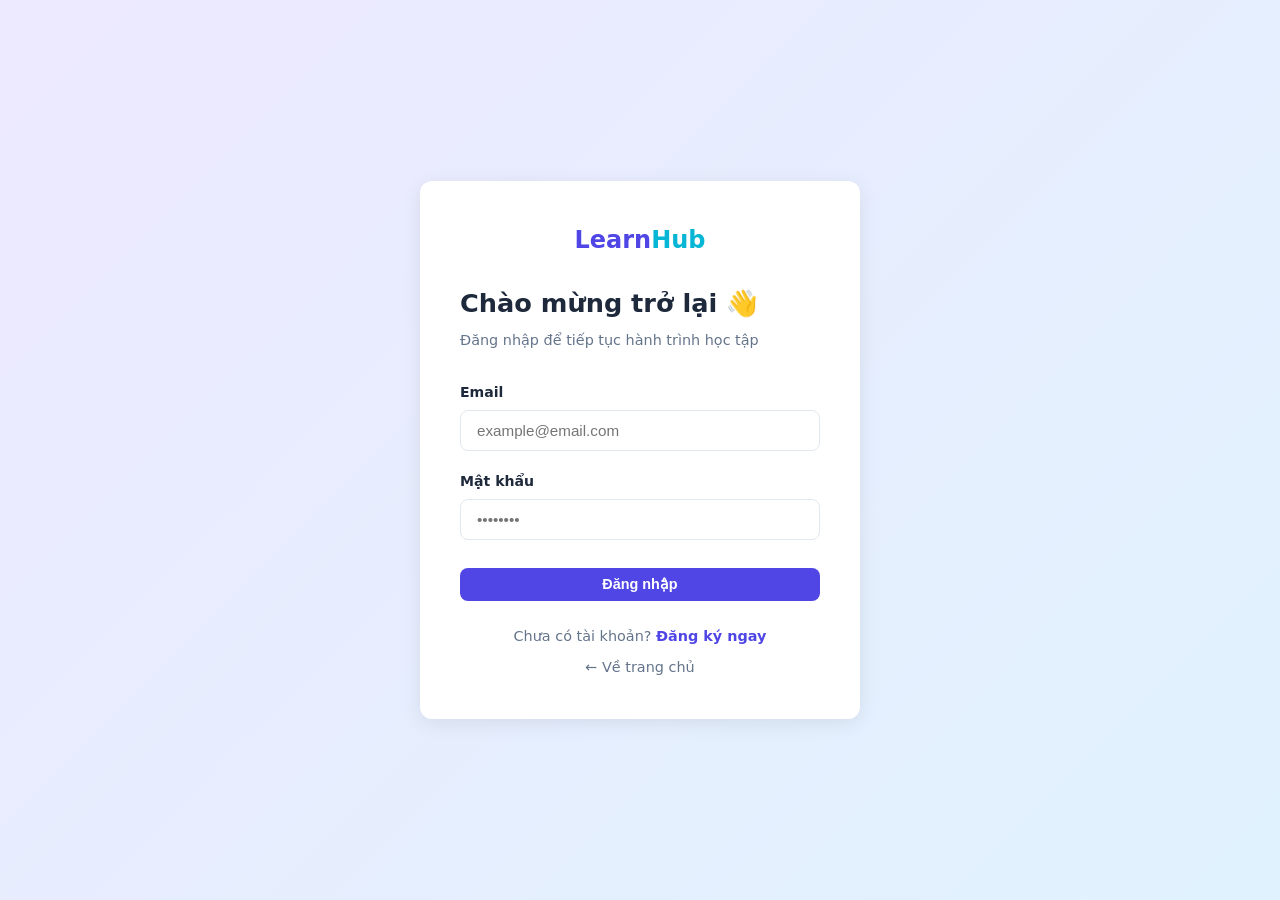
==== src/main/resources/static/admin.html @ a8462cac "second commit" ====
<!DOCTYPE html>
<html lang="vi">
<head>
    <meta charset="UTF-8">
    <meta name="viewport" content="width=device-width, initial-scale=1.0">
    <meta name="description" content="Trang quản trị LearnHub">
    <title>Admin Panel – LearnHub</title>
    <link rel="stylesheet" href="css/style.css">
</head>
<body>

<!-- Admin Navbar -->
<nav class="navbar">
    <a class="logo" href="index.html">Learn<span>Hub</span> <span style="font-size:0.75rem;background:#4f46e5;color:#fff;padding:2px 8px;border-radius:12px;margin-left:6px">Admin</span></a>
    <div class="nav-links">
        <span style="color:#64748b;font-size:0.9rem">👤 <span id="adminUsername"></span></span>
        <a href="index.html" class="btn btn-sm btn-outline hide-mobile">Xem site</a>
        <button class="btn btn-sm btn-danger" onclick="logout()">Đăng xuất</button>
    </div>
</nav>

<!-- Admin Layout -->
<div class="admin-layout">

    <!-- Sidebar -->
    <aside class="admin-sidebar">
        <div class="sidebar-logo">⚙️ Quản trị</div>
        <nav class="sidebar-nav">
            <a data-section="courses" onclick="showSection('courses')">📚 Khóa học</a>
            <a data-section="users" onclick="showSection('users')">👥 Người dùng</a>
            <a data-section="categories" onclick="showSection('categories')">📂 Danh mục</a>
        </nav>
    </aside>

    <!-- Main Content -->
    <main class="admin-main">

        <!-- COURSES SECTION -->
        <div id="section-courses" class="admin-section">
            <div class="admin-header">
                <h2>📚 Quản lý khóa học</h2>
                <button class="btn btn-primary" onclick="openCreateCourse()">➕ Thêm khóa học</button>
            </div>
            <div class="table-wrap">
                <table>
                    <thead>
                        <tr>
                            <th>ID</th>
                            <th>Tên khóa học</th>
                            <th>Danh mục</th>
                            <th>Giá</th>
                            <th>Trạng thái</th>
                            <th>Hành động</th>
                        </tr>
                    </thead>
                    <tbody id="coursesTable">
                        <tr><td colspan="6" style="text-align:center"><div class="spinner" style="margin:1rem auto"></div></td></tr>
                    </tbody>
                </table>
            </div>
        </div>

        <!-- USERS SECTION -->
        <div id="section-users" class="admin-section">
            <div class="admin-header">
                <h2>👥 Quản lý người dùng & phân quyền</h2>
                <button class="btn btn-primary" onclick="loadAdminUsers()">🔄 Làm mới</button>
            </div>
            <div class="table-wrap">
                <table>
                    <thead>
                        <tr>
                            <th>ID</th>
                            <th>Họ tên</th>
                            <th>Email</th>
                            <th>Nhóm</th>
                            <th>Hành động</th>
                        </tr>
                    </thead>
                    <tbody id="usersTable">
                        <tr><td colspan="5" style="text-align:center"><div class="spinner" style="margin:1rem auto"></div></td></tr>
                    </tbody>
                </table>
            </div>
        </div>

        <!-- CATEGORIES SECTION -->
        <div id="section-categories" class="admin-section">
            <div class="admin-header">
                <h2>📂 Danh mục khóa học</h2>
                <button class="btn btn-primary" onclick="loadAdminCategories()">🔄 Làm mới</button>
            </div>
            <div class="table-wrap">
                <table>
                    <thead>
                        <tr>
                            <th>ID</th>
                            <th>Tên danh mục</th>
                        </tr>
                    </thead>
                    <tbody id="categoriesTable">
                        <tr><td colspan="2" style="text-align:center"><div class="spinner" style="margin:1rem auto"></div></td></tr>
                    </tbody>
                </table>
            </div>
        </div>

    </main>
</div>

<!-- Modal -->
<div class="modal-overlay" id="modalOverlay">
    <div class="modal">
        <div class="modal-header">
            <h3 id="modalTitle">Modal</h3>
            <button class="modal-close" onclick="closeModal()">✕</button>
        </div>
        <div id="modalBody"></div>
    </div>
</div>

<script src="js/api.js"></script>
<script src="js/admin.js"></script>
</body>
</html>
---- src/main/resources/static/css/style.css ----
/* ============================================
   E-Learning Platform - Global Stylesheet
   ============================================ */

/* --- Reset & Base --- */
*, *::before, *::after { box-sizing: border-box; margin: 0; padding: 0; }

:root {
    --primary: #4f46e5;
    --primary-dark: #3730a3;
    --secondary: #06b6d4;
    --accent: #f59e0b;
    --bg: #f8fafc;
    --bg-card: #ffffff;
    --text: #1e293b;
    --text-muted: #64748b;
    --border: #e2e8f0;
    --danger: #ef4444;
    --success: #22c55e;
    --radius: 12px;
    --shadow: 0 4px 20px rgba(0,0,0,0.08);
    --shadow-hover: 0 8px 30px rgba(79,70,229,0.18);
    --nav-height: 64px;
}

body {
    font-family: 'Segoe UI', system-ui, -apple-system, sans-serif;
    background: var(--bg);
    color: var(--text);
    line-height: 1.6;
}

a { text-decoration: none; color: inherit; }
img { max-width: 100%; }
ul { list-style: none; }

/* --- Navbar --- */
.navbar {
    position: sticky; top: 0; z-index: 100;
    height: var(--nav-height);
    background: #fff;
    border-bottom: 1px solid var(--border);
    display: flex; align-items: center;
    padding: 0 2rem;
    gap: 2rem;
    box-shadow: 0 2px 10px rgba(0,0,0,0.06);
}

.navbar .logo {
    font-size: 1.4rem; font-weight: 800;
    color: var(--primary);
    letter-spacing: -0.5px;
}

.navbar .logo span { color: var(--secondary); }

.nav-links {
    display: flex; gap: 1.5rem; align-items: center;
    margin-left: auto;
}

.nav-links a {
    font-weight: 500; font-size: 0.95rem;
    color: var(--text-muted);
    transition: color 0.2s;
}
.nav-links a:hover { color: var(--primary); }

.nav-links .btn { color: #fff; }

/* --- Buttons --- */
.btn {
    display: inline-flex; align-items: center; gap: 0.4rem;
    padding: 0.55rem 1.3rem;
    border: none; border-radius: 8px;
    font-size: 0.9rem; font-weight: 600;
    cursor: pointer; transition: all 0.2s;
}
.btn-primary { background: var(--primary); color: #fff; }
.btn-primary:hover { background: var(--primary-dark); transform: translateY(-1px); box-shadow: var(--shadow-hover); }
.btn-secondary { background: var(--secondary); color: #fff; }
.btn-secondary:hover { opacity: 0.9; }
.btn-danger { background: var(--danger); color: #fff; }
.btn-danger:hover { opacity: 0.9; }
.btn-outline { background: transparent; border: 2px solid var(--primary); color: var(--primary); }
.btn-outline:hover { background: var(--primary); color: #fff; }
.btn-sm { padding: 0.35rem 0.8rem; font-size: 0.82rem; }
.btn-block { width: 100%; justify-content: center; }

/* --- Container --- */
.container { max-width: 1200px; margin: 0 auto; padding: 0 1.5rem; }

/* --- Hero Section --- */
.hero {
    background: linear-gradient(135deg, var(--primary) 0%, #7c3aed 100%);
    color: #fff; padding: 5rem 2rem;
    text-align: center;
}
.hero h1 { font-size: clamp(2rem, 5vw, 3.5rem); font-weight: 800; margin-bottom: 1rem; }
.hero p { font-size: 1.15rem; opacity: 0.88; max-width: 560px; margin: 0 auto 2rem; }
.hero-actions { display: flex; gap: 1rem; justify-content: center; flex-wrap: wrap; }

/* --- Section --- */
.section { padding: 4rem 0; }
.section-title {
    font-size: 1.7rem; font-weight: 700; margin-bottom: 0.5rem;
}
.section-subtitle { color: var(--text-muted); margin-bottom: 2.5rem; }

/* --- Course Grid --- */
.courses-grid {
    display: grid;
    grid-template-columns: repeat(auto-fill, minmax(280px, 1fr));
    gap: 1.5rem;
}

/* --- Course Card --- */
.course-card {
    background: var(--bg-card);
    border-radius: var(--radius);
    overflow: hidden;
    box-shadow: var(--shadow);
    transition: transform 0.25s, box-shadow 0.25s;
    cursor: pointer;
}
.course-card:hover { transform: translateY(-4px); box-shadow: var(--shadow-hover); }

.course-card .card-thumb {
    width: 100%; height: 175px; object-fit: cover;
    background: linear-gradient(135deg, #c7d2fe, #e0e7ff);
    display: flex; align-items: center; justify-content: center;
    font-size: 3.5rem;
}

.course-card .card-body { padding: 1.2rem; }
.course-card .card-category {
    font-size: 0.75rem; font-weight: 600; text-transform: uppercase;
    color: var(--secondary); margin-bottom: 0.5rem;
}
.course-card .card-title {
    font-size: 1.05rem; font-weight: 700; margin-bottom: 0.5rem;
    display: -webkit-box; -webkit-line-clamp: 2; -webkit-box-orient: vertical; overflow: hidden;
}
.course-card .card-desc {
    font-size: 0.85rem; color: var(--text-muted); margin-bottom: 0.8rem;
    display: -webkit-box; -webkit-line-clamp: 2; -webkit-box-orient: vertical; overflow: hidden;
}
.course-card .card-meta {
    display: flex; gap: 1rem; font-size: 0.8rem; color: var(--text-muted);
    margin-bottom: 0.9rem;
}
.course-card .card-meta span { display: flex; align-items: center; gap: 0.3rem; }
.course-card .card-footer {
    border-top: 1px solid var(--border); padding: 0.8rem 1.2rem;
    display: flex; align-items: center; justify-content: space-between;
}
.course-card .price { font-size: 1.1rem; font-weight: 700; color: var(--primary); }
.course-card .old-price { font-size: 0.85rem; color: var(--text-muted); text-decoration: line-through; margin-left: 0.5rem; }

/* --- Auth Pages (Login / Register) --- */
.auth-page {
    min-height: 100vh; display: flex;
    align-items: center; justify-content: center;
    background: linear-gradient(135deg, #ede9fe 0%, #e0f2fe 100%);
    padding: 2rem;
}
.auth-card {
    background: #fff; border-radius: var(--radius);
    box-shadow: var(--shadow); padding: 2.5rem;
    width: 100%; max-width: 440px;
}
.auth-card h2 { font-size: 1.6rem; font-weight: 800; margin-bottom: 0.3rem; }
.auth-card .subtitle { color: var(--text-muted); margin-bottom: 1.8rem; font-size: 0.9rem; }
.auth-card .logo-area { text-align: center; margin-bottom: 1.5rem; font-size: 1.5rem; font-weight: 800; color: var(--primary); }

/* --- Form --- */
.form-group { margin-bottom: 1.2rem; }
.form-group label { display: block; font-size: 0.88rem; font-weight: 600; margin-bottom: 0.4rem; }
.form-group input, .form-group select, .form-group textarea {
    width: 100%; padding: 0.7rem 1rem;
    border: 1.5px solid var(--border);
    border-radius: 8px; font-size: 0.95rem;
    transition: border-color 0.2s, box-shadow 0.2s;
    outline: none;
}
.form-group input:focus, .form-group select:focus, .form-group textarea:focus {
    border-color: var(--primary);
    box-shadow: 0 0 0 3px rgba(79,70,229,0.12);
}
.form-group textarea { resize: vertical; min-height: 90px; }
.form-row { display: grid; grid-template-columns: 1fr 1fr; gap: 1rem; }
.error-msg { color: var(--danger); font-size: 0.82rem; margin-top: 0.3rem; }
.alert { padding: 0.8rem 1rem; border-radius: 8px; font-size: 0.88rem; margin-bottom: 1rem; }
.alert-error { background: #fef2f2; color: var(--danger); border: 1px solid #fecaca; }
.alert-success { background: #f0fdf4; color: #166534; border: 1px solid #bbf7d0; }

/* --- Course Detail Page --- */
.course-detail-layout { display: grid; grid-template-columns: 1fr 340px; gap: 2rem; padding: 2rem 0; }

.course-info .course-title { font-size: 2rem; font-weight: 800; margin-bottom: 0.8rem; }
.course-info .course-desc { color: var(--text-muted); margin-bottom: 1.5rem; }
.course-tags { display: flex; flex-wrap: wrap; gap: 0.5rem; margin-bottom: 1.5rem; }
.course-tags .tag {
    background: var(--bg); border: 1px solid var(--border);
    border-radius: 20px; padding: 0.25rem 0.8rem;
    font-size: 0.8rem; font-weight: 600; color: var(--text-muted);
}

.course-card-sidebar {
    background: #fff; border-radius: var(--radius);
    box-shadow: var(--shadow); padding: 1.8rem;
    height: fit-content; position: sticky; top: calc(var(--nav-height) + 1rem);
}
.course-card-sidebar .thumb {
    width: 100%; height: 200px; object-fit: cover;
    border-radius: 8px; margin-bottom: 1.2rem;
    background: linear-gradient(135deg, #c7d2fe, #e0e7ff);
    display: flex; align-items: center; justify-content: center;
    font-size: 4rem;
}
.price-block { margin-bottom: 1.2rem; }
.price-block .current { font-size: 1.8rem; font-weight: 800; color: var(--primary); }
.price-block .original { font-size: 1rem; color: var(--text-muted); text-decoration: line-through; margin-left: 0.5rem; }
.course-stats { display: grid; grid-template-columns: 1fr 1fr; gap: 0.8rem; margin-bottom: 1.5rem; }
.stat-item { background: var(--bg); border-radius: 8px; padding: 0.7rem; text-align: center; }
.stat-item .stat-value { font-size: 1.1rem; font-weight: 700; color: var(--primary); }
.stat-item .stat-label { font-size: 0.75rem; color: var(--text-muted); }

/* --- Curriculum --- */
.curriculum { margin-top: 2rem; }
.part-header {
    background: var(--bg); border-radius: 8px;
    padding: 0.9rem 1.2rem; font-weight: 700;
    cursor: pointer; margin-bottom: 0.5rem;
    display: flex; justify-content: space-between; align-items: center;
    transition: background 0.2s;
}
.part-header:hover { background: #e0e7ff; }
.lesson-list { border: 1px solid var(--border); border-radius: 8px; overflow: hidden; margin-bottom: 1rem; }
.lesson-item {
    padding: 0.8rem 1.2rem; display: flex; align-items: center; gap: 0.8rem;
    border-bottom: 1px solid var(--border); cursor: pointer;
    transition: background 0.2s; font-size: 0.9rem;
}
.lesson-item:last-child { border-bottom: none; }
.lesson-item:hover { background: #f8f9ff; }
.lesson-item.active { background: #eef2ff; color: var(--primary); font-weight: 600; }
.lesson-icon { width: 28px; height: 28px; border-radius: 50%; background: #e0e7ff; color: var(--primary); display: flex; align-items: center; justify-content: center; font-size: 0.75rem; flex-shrink: 0; }
.lesson-len { margin-left: auto; color: var(--text-muted); font-size: 0.8rem; }

/* --- Video/Content Player --- */
.lesson-player {
    background: #0f0f23; border-radius: var(--radius);
    min-height: 380px; display: flex; align-items: center; justify-content: center;
    color: #fff; font-size: 1.1rem; text-align: center; padding: 2rem;
    margin-bottom: 1.5rem; position: relative;
}
.lesson-player iframe { width: 100%; height: 380px; border: none; border-radius: var(--radius); }
.lesson-player .placeholder { opacity: 0.6; }

/* --- Comments --- */
.comments-section { margin-top: 2.5rem; }
.comments-section h3 { font-size: 1.2rem; font-weight: 700; margin-bottom: 1rem; }
.comment-form { display: flex; gap: 0.8rem; margin-bottom: 1.5rem; }
.comment-form input {
    flex: 1; padding: 0.7rem 1rem; border: 1.5px solid var(--border);
    border-radius: 8px; font-size: 0.9rem; outline: none;
}
.comment-form input:focus { border-color: var(--primary); }
.comment-item {
    display: flex; gap: 0.9rem; padding: 0.9rem 0;
    border-bottom: 1px solid var(--border);
}
.comment-avatar {
    width: 38px; height: 38px; border-radius: 50%;
    background: linear-gradient(135deg, var(--primary), var(--secondary));
    color: #fff; font-weight: 700; display: flex; align-items: center;
    justify-content: center; flex-shrink: 0;
}
.comment-body .name { font-weight: 700; font-size: 0.9rem; margin-bottom: 0.3rem; }
.comment-body .text { font-size: 0.9rem; color: var(--text); }
.comment-body .time { font-size: 0.75rem; color: var(--text-muted); margin-top: 0.3rem; }

/* --- Admin Panel --- */
.admin-layout { display: grid; grid-template-columns: 220px 1fr; min-height: calc(100vh - var(--nav-height)); }
.admin-sidebar {
    background: #1e1b4b; color: #c7d2fe;
    padding: 1.5rem 0;
}
.admin-sidebar .sidebar-logo { padding: 0 1.5rem 1.5rem; font-size: 1.2rem; font-weight: 800; color: #fff; border-bottom: 1px solid rgba(255,255,255,0.1); margin-bottom: 1rem; }
.sidebar-nav a {
    display: flex; align-items: center; gap: 0.7rem;
    padding: 0.8rem 1.5rem; font-size: 0.9rem; font-weight: 500;
    color: #c7d2fe; transition: all 0.2s; cursor: pointer;
}
.sidebar-nav a:hover, .sidebar-nav a.active {
    background: rgba(255,255,255,0.1); color: #fff;
    border-right: 3px solid var(--secondary);
}
.admin-main { padding: 2rem; background: var(--bg); overflow-y: auto; }
.admin-section { display: none; }
.admin-section.active { display: block; }
.admin-header { display: flex; justify-content: space-between; align-items: center; margin-bottom: 1.5rem; }
.admin-header h2 { font-size: 1.4rem; font-weight: 700; }

/* --- Table --- */
.table-wrap { overflow-x: auto; border-radius: var(--radius); box-shadow: var(--shadow); }
table { width: 100%; border-collapse: collapse; background: #fff; }
table th {
    padding: 0.9rem 1rem; text-align: left; font-size: 0.82rem;
    font-weight: 700; text-transform: uppercase; color: var(--text-muted);
    background: var(--bg); border-bottom: 1px solid var(--border);
}
table td { padding: 0.9rem 1rem; font-size: 0.9rem; border-bottom: 1px solid var(--border); vertical-align: middle; }
table tr:last-child td { border-bottom: none; }
table tr:hover td { background: #f8f9ff; }
.badge {
    display: inline-block; padding: 0.2rem 0.7rem; border-radius: 20px;
    font-size: 0.75rem; font-weight: 700;
}
.badge-active { background: #dcfce7; color: #166534; }
.badge-inactive { background: #fef3c7; color: #92400e; }

/* --- Modal --- */
.modal-overlay {
    position: fixed; inset: 0; background: rgba(0,0,0,0.5);
    backdrop-filter: blur(2px); z-index: 1000;
    display: flex; align-items: center; justify-content: center;
    opacity: 0; pointer-events: none; transition: opacity 0.2s;
}
.modal-overlay.open { opacity: 1; pointer-events: all; }
.modal {
    background: #fff; border-radius: var(--radius);
    padding: 2rem; width: 100%; max-width: 540px;
    max-height: 90vh; overflow-y: auto;
    transform: scale(0.95); transition: transform 0.2s;
    box-shadow: 0 25px 60px rgba(0,0,0,0.2);
}
.modal-overlay.open .modal { transform: scale(1); }
.modal-header { display: flex; justify-content: space-between; align-items: center; margin-bottom: 1.5rem; }
.modal-header h3 { font-size: 1.2rem; font-weight: 700; }
.modal-close { background: none; border: none; font-size: 1.4rem; cursor: pointer; color: var(--text-muted); }

/* --- Loading Spinner --- */
.spinner {
    width: 40px; height: 40px; border: 4px solid #e0e7ff;
    border-top-color: var(--primary); border-radius: 50%;
    animation: spin 0.7s linear infinite; margin: 3rem auto;
}
@keyframes spin { to { transform: rotate(360deg); } }

.loading-wrap { text-align: center; padding: 3rem; }

/* --- Responsive --- */
@media (max-width: 900px) {
    .course-detail-layout { grid-template-columns: 1fr; }
    .course-card-sidebar { position: static; }
    .admin-layout { grid-template-columns: 1fr; }
    .admin-sidebar { display: none; }
}
@media (max-width: 600px) {
    .navbar { padding: 0 1rem; }
    .hero { padding: 3rem 1rem; }
    .nav-links .hide-mobile { display: none; }
    .form-row { grid-template-columns: 1fr; }
}

/* --- Tabs --- */
.tabs { display: flex; gap: 0.3rem; border-bottom: 2px solid var(--border); margin-bottom: 2rem; }
.tab-btn {
    padding: 0.7rem 1.5rem; background: none; border: none;
    font-size: 0.95rem; font-weight: 600; color: var(--text-muted);
    cursor: pointer; border-bottom: 2px solid transparent; margin-bottom: -2px;
    transition: all 0.2s;
}
.tab-btn:hover { color: var(--primary); }
.tab-btn.active { color: var(--primary); border-bottom-color: var(--primary); }
.tab-content { display: none; }
.tab-content.active { display: block; }

/* --- Footer --- */
.footer { background: #1e1b4b; color: #c7d2fe; text-align: center; padding: 2rem; margin-top: 4rem; font-size: 0.9rem; }
.footer a { color: var(--secondary); }
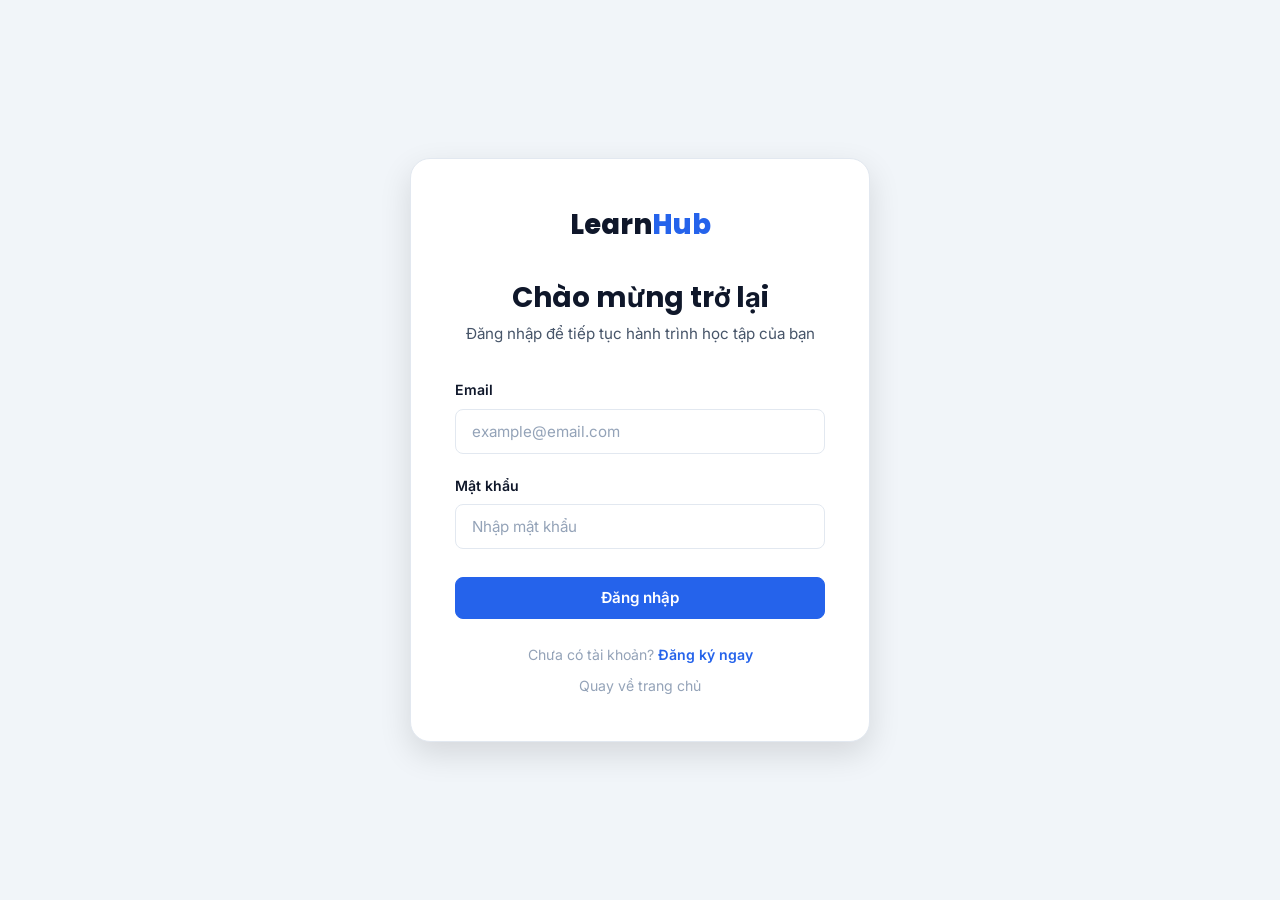
==== commit d87fb759: "done frontend" ====
--- a/src/main/resources/static/admin.html
+++ b/src/main/resources/static/admin.html
@@ -11,9 +11,9 @@
 
 <!-- Admin Navbar -->
 <nav class="navbar">
-    <a class="logo" href="index.html">Learn<span>Hub</span> <span style="font-size:0.75rem;background:#4f46e5;color:#fff;padding:2px 8px;border-radius:12px;margin-left:6px">Admin</span></a>
-    <div class="nav-links">
-        <span style="color:#64748b;font-size:0.9rem">👤 <span id="adminUsername"></span></span>
+    <a class="logo" href="index.html">Learn<span>Hub</span> <span style="font-size:0.7rem;background:#2563eb;color:#fff;padding:2px 8px;border-radius:10px;margin-left:6px;font-weight:700;letter-spacing:0.3px">ADMIN</span></a>
+    <div id="navAuth">
+        <span style="color:#64748b;font-size:0.88rem" id="adminUsername"></span>
         <a href="index.html" class="btn btn-sm btn-outline hide-mobile">Xem site</a>
         <button class="btn btn-sm btn-danger" onclick="logout()">Đăng xuất</button>
     </div>
@@ -24,11 +24,12 @@
 
     <!-- Sidebar -->
     <aside class="admin-sidebar">
-        <div class="sidebar-logo">⚙️ Quản trị</div>
+        <div class="sidebar-logo">Quản trị hệ thống</div>
         <nav class="sidebar-nav">
-            <a data-section="courses" onclick="showSection('courses')">📚 Khóa học</a>
-            <a data-section="users" onclick="showSection('users')">👥 Người dùng</a>
-            <a data-section="categories" onclick="showSection('categories')">📂 Danh mục</a>
+            <a data-section="courses" onclick="showSection('courses')">Khóa học</a>
+            <a data-section="users" onclick="showSection('users')">Người dùng</a>
+            <a data-section="categories" onclick="showSection('categories')">Danh mục</a>
+            <a data-section="payments" onclick="showSection('payments')">Thanh toán</a>
         </nav>
     </aside>
 
@@ -38,23 +39,23 @@
         <!-- COURSES SECTION -->
         <div id="section-courses" class="admin-section">
             <div class="admin-header">
-                <h2>📚 Quản lý khóa học</h2>
-                <button class="btn btn-primary" onclick="openCreateCourse()">➕ Thêm khóa học</button>
+                <h2>Quản lý khóa học</h2>
+                <button class="btn btn-primary" onclick="openCreateCourse()">Thêm khóa học</button>
             </div>
             <div class="table-wrap">
                 <table>
                     <thead>
-                        <tr>
-                            <th>ID</th>
-                            <th>Tên khóa học</th>
-                            <th>Danh mục</th>
-                            <th>Giá</th>
-                            <th>Trạng thái</th>
-                            <th>Hành động</th>
-                        </tr>
+                    <tr>
+                        <th>ID</th>
+                        <th>Tên khóa học</th>
+                        <th>Danh mục</th>
+                        <th>Giá</th>
+                        <th>Trạng thái</th>
+                        <th>Hành động</th>
+                    </tr>
                     </thead>
                     <tbody id="coursesTable">
-                        <tr><td colspan="6" style="text-align:center"><div class="spinner" style="margin:1rem auto"></div></td></tr>
+                    <tr><td colspan="6" style="text-align:center"><div class="spinner" style="margin:1rem auto"></div></td></tr>
                     </tbody>
                 </table>
             </div>
@@ -63,22 +64,22 @@
         <!-- USERS SECTION -->
         <div id="section-users" class="admin-section">
             <div class="admin-header">
-                <h2>👥 Quản lý người dùng & phân quyền</h2>
-                <button class="btn btn-primary" onclick="loadAdminUsers()">🔄 Làm mới</button>
+                <h2>Quản lý người dùng &amp; phân quyền</h2>
+                <button class="btn btn-primary" onclick="loadAdminUsers()">Làm mới</button>
             </div>
             <div class="table-wrap">
                 <table>
                     <thead>
-                        <tr>
-                            <th>ID</th>
-                            <th>Họ tên</th>
-                            <th>Email</th>
-                            <th>Nhóm</th>
-                            <th>Hành động</th>
-                        </tr>
+                    <tr>
+                        <th>ID</th>
+                        <th>Họ tên</th>
+                        <th>Email</th>
+                        <th>Nhóm</th>
+                        <th>Hành động</th>
+                    </tr>
                     </thead>
                     <tbody id="usersTable">
-                        <tr><td colspan="5" style="text-align:center"><div class="spinner" style="margin:1rem auto"></div></td></tr>
+                    <tr><td colspan="5" style="text-align:center"><div class="spinner" style="margin:1rem auto"></div></td></tr>
                     </tbody>
                 </table>
             </div>
@@ -87,19 +88,48 @@
         <!-- CATEGORIES SECTION -->
         <div id="section-categories" class="admin-section">
             <div class="admin-header">
-                <h2>📂 Danh mục khóa học</h2>
-                <button class="btn btn-primary" onclick="loadAdminCategories()">🔄 Làm mới</button>
+                <h2>Danh mục khóa học</h2>
+                <div style="display:flex;gap:0.5rem">
+                    <button class="btn btn-primary" onclick="openCreateCategory()">Thêm danh mục</button>
+                    <button class="btn btn-secondary" onclick="loadAdminCategories()">Làm mới</button>
+                </div>
             </div>
             <div class="table-wrap">
                 <table>
                     <thead>
-                        <tr>
-                            <th>ID</th>
-                            <th>Tên danh mục</th>
-                        </tr>
+                    <tr>
+                        <th>ID</th>
+                        <th>Tên danh mục</th>
+                    </tr>
                     </thead>
                     <tbody id="categoriesTable">
-                        <tr><td colspan="2" style="text-align:center"><div class="spinner" style="margin:1rem auto"></div></td></tr>
+                    <tr><td colspan="2" style="text-align:center"><div class="spinner" style="margin:1rem auto"></div></td></tr>
+                    </tbody>
+                </table>
+            </div>
+        </div>
+
+        <!-- PAYMENTS SECTION -->
+        <div id="section-payments" class="admin-section">
+            <div class="admin-header">
+                <h2>Quản lý thanh toán</h2>
+                <button class="btn btn-secondary" onclick="loadAdminPayments()">Làm mới</button>
+            </div>
+            <div class="table-wrap">
+                <table>
+                    <thead>
+                    <tr>
+                        <th>ID</th>
+                        <th>Khách hàng</th>
+                        <th>Khóa học</th>
+                        <th>Số tiền</th>
+                        <th>Phương thức</th>
+                        <th>Trạng thái</th>
+                        <th>Hành động</th>
+                    </tr>
+                    </thead>
+                    <tbody id="paymentsTable">
+                    <tr><td colspan="7" style="text-align:center"><div class="spinner" style="margin:1rem auto"></div></td></tr>
                     </tbody>
                 </table>
             </div>
@@ -113,7 +143,7 @@
     <div class="modal">
         <div class="modal-header">
             <h3 id="modalTitle">Modal</h3>
-            <button class="modal-close" onclick="closeModal()">✕</button>
+            <button class="modal-close" onclick="closeModal()">&times;</button>
         </div>
         <div id="modalBody"></div>
     </div>
--- a/src/main/resources/static/css/style.css
+++ b/src/main/resources/static/css/style.css
@@ -1,383 +1,1575 @@
-/* ============================================
-   E-Learning Platform - Global Stylesheet
+@import url('https://fonts.googleapis.com/css2?family=Inter:wght@300;400;500;600;700;800&family=Poppins:wght@600;700;800&display=swap');
+
+/* ============================================
+   LearnHub – Light Commercial E-Learning Theme
    ============================================ */
 
 /* --- Reset & Base --- */
-*, *::before, *::after { box-sizing: border-box; margin: 0; padding: 0; }
+*,
+*::before,
+*::after {
+    box-sizing: border-box;
+    margin: 0;
+    padding: 0;
+}
 
 :root {
-    --primary: #4f46e5;
-    --primary-dark: #3730a3;
-    --secondary: #06b6d4;
-    --accent: #f59e0b;
-    --bg: #f8fafc;
-    --bg-card: #ffffff;
-    --text: #1e293b;
-    --text-muted: #64748b;
-    --border: #e2e8f0;
-    --danger: #ef4444;
-    --success: #22c55e;
-    --radius: 12px;
-    --shadow: 0 4px 20px rgba(0,0,0,0.08);
-    --shadow-hover: 0 8px 30px rgba(79,70,229,0.18);
-    --nav-height: 64px;
-}
+    /* Brand */
+    --primary:        #2563eb;   /* Blue 600 */
+    --primary-dark:   #1d4ed8;   /* Blue 700 */
+    --primary-light:  #3b82f6;   /* Blue 500 */
+    --primary-pale:   #eff6ff;   /* Blue 50  */
+    --accent:         #f97316;   /* Orange 500 */
+    --accent-pale:    #fff7ed;
+
+    /* Surface */
+    --bg:             #f8fafc;   /* Slate 50  */
+    --bg-card:        #ffffff;
+    --bg-alt:         #f1f5f9;   /* Slate 100 */
+
+    /* Text */
+    --text:           #0f172a;   /* Slate 900 */
+    --text-secondary: #475569;   /* Slate 600 */
+    --text-muted:     #94a3b8;   /* Slate 400 */
+
+    /* Borders */
+    --border:         #e2e8f0;   /* Slate 200 */
+    --border-focus:   #2563eb;
+
+    /* Status */
+    --success:        #16a34a;
+    --success-pale:   #f0fdf4;
+    --danger:         #dc2626;
+    --danger-pale:    #fef2f2;
+    --warning:        #d97706;
+    --warning-pale:   #fffbeb;
+
+    --radius:         12px;
+    --radius-lg:      20px;
+    --shadow-sm:      0 1px 3px rgba(0,0,0,0.08), 0 1px 2px rgba(0,0,0,0.05);
+    --shadow:         0 4px 12px rgba(0,0,0,0.08), 0 2px 6px rgba(0,0,0,0.04);
+    --shadow-lg:      0 12px 32px rgba(0,0,0,0.12);
+    --nav-height:     72px;
+}
+
+html { scroll-behavior: smooth; }
 
 body {
-    font-family: 'Segoe UI', system-ui, -apple-system, sans-serif;
+    font-family: 'Inter', -apple-system, BlinkMacSystemFont, sans-serif;
     background: var(--bg);
     color: var(--text);
-    line-height: 1.6;
-}
-
-a { text-decoration: none; color: inherit; }
-img { max-width: 100%; }
-ul { list-style: none; }
-
-/* --- Navbar --- */
+    line-height: 1.65;
+    overflow-x: hidden;
+    -webkit-font-smoothing: antialiased;
+}
+
+h1, h2, h3, h4, h5, h6 {
+    font-family: 'Poppins', 'Inter', sans-serif;
+    line-height: 1.25;
+    color: var(--text);
+}
+
+a {
+    text-decoration: none;
+    color: inherit;
+    transition: color 0.2s ease;
+}
+
+img { max-width: 100%; border-radius: var(--radius); }
+ul  { list-style: none; }
+
+/* ============================================
+   NAVBAR
+   ============================================ */
 .navbar {
-    position: sticky; top: 0; z-index: 100;
+    position: sticky;
+    top: 0;
+    z-index: 1000;
     height: var(--nav-height);
+    background: #ffffff;
+    border-bottom: 1px solid var(--border);
+    box-shadow: var(--shadow-sm);
+    display: flex;
+    align-items: center;
+    padding: 0 3rem;
+    gap: 2rem;
+}
+
+.navbar .logo {
+    font-family: 'Poppins', sans-serif;
+    font-size: 1.6rem;
+    font-weight: 800;
+    color: var(--text);
+    letter-spacing: -0.5px;
+    display: flex;
+    align-items: center;
+    gap: 0.2rem;
+}
+
+.navbar .logo span {
+    color: var(--primary);
+}
+
+.nav-links {
+    display: flex;
+    gap: 0.5rem;
+    align-items: center;
+    position: absolute;
+    left: 50%;
+    transform: translateX(-50%);
+    margin-left: 0;
+}
+
+.nav-links a.hide-mobile {
+    font-weight: 500;
+    font-size: 0.95rem;
+    color: var(--text-secondary);
+    padding: 0.5rem 0.8rem;
+    border-radius: 8px;
+    transition: all 0.2s;
+}
+
+.nav-links a.hide-mobile:hover {
+    color: var(--primary);
+    background: var(--primary-pale);
+}
+
+#navAuth {
+    display: flex;
+    gap: 0.75rem;
+    align-items: center;
+    position: absolute;
+    right: 3rem;
+    top: 50%;
+    transform: translateY(-50%);
+}
+
+@media (max-width: 768px) {
+    #navAuth {
+        right: 1.25rem;
+    }
+}
+
+/* ============================================
+   BUTTONS
+   ============================================ */
+.btn {
+    display: inline-flex;
+    align-items: center;
+    justify-content: center;
+    gap: 0.5rem;
+    padding: 0.65rem 1.4rem;
+    border: 1.5px solid transparent;
+    border-radius: 8px;
+    font-size: 0.95rem;
+    font-weight: 600;
+    cursor: pointer;
+    font-family: 'Inter', sans-serif;
+    transition: all 0.2s ease;
+    white-space: nowrap;
+}
+
+.btn:active { transform: scale(0.97); }
+
+/* Primary */
+.btn-primary {
+    background: var(--primary);
+    color: #fff;
+    border-color: var(--primary);
+}
+.btn-primary:hover {
+    background: var(--primary-dark);
+    border-color: var(--primary-dark);
+    box-shadow: 0 4px 12px rgba(37,99,235,0.35);
+}
+
+/* Secondary (accent orange) */
+.btn-secondary {
+    background: var(--accent);
+    color: #fff;
+    border-color: var(--accent);
+}
+.btn-secondary:hover {
+    background: #ea6c00;
+    border-color: #ea6c00;
+    box-shadow: 0 4px 12px rgba(249,115,22,0.35);
+}
+
+/* Outline */
+.btn-outline {
+    background: transparent;
+    border-color: var(--primary);
+    color: var(--primary);
+}
+.btn-outline:hover {
+    background: var(--primary-pale);
+}
+
+/* Outline neutral */
+.btn-outline-neutral {
+    background: transparent;
+    border-color: var(--border);
+    color: var(--text-secondary);
+}
+.btn-outline-neutral:hover {
+    background: var(--bg-alt);
+    border-color: #cbd5e1;
+    color: var(--text);
+}
+
+/* Danger */
+.btn-danger {
+    background: var(--danger);
+    color: #fff;
+    border-color: var(--danger);
+}
+.btn-danger:hover {
+    background: #b91c1c;
+    box-shadow: 0 4px 12px rgba(220,38,38,0.3);
+}
+
+/* Sizes */
+.btn-sm  { padding: 0.45rem 1rem; font-size: 0.85rem; border-radius: 6px; }
+.btn-lg  { padding: 0.85rem 2rem; font-size: 1.05rem; }
+.btn-block { width: 100%; }
+
+/* ============================================
+   CONTAINER
+   ============================================ */
+.container {
+    max-width: 1280px;
+    margin: 0 auto;
+    padding: 0 2rem;
+}
+
+/* ============================================
+   HERO
+   ============================================ */
+.hero {
+    background: linear-gradient(135deg, #1e3a8a 0%, #2563eb 55%, #0ea5e9 100%);
+    padding: 6rem 2rem 5rem;
+    text-align: center;
+    position: relative;
+    overflow: hidden;
+}
+
+.hero::before {
+    content: '';
+    position: absolute;
+    inset: 0;
+    background: url("data:image/svg+xml,%3Csvg width='60' height='60' viewBox='0 0 60 60' xmlns='http://www.w3.org/2000/svg'%3E%3Cg fill='none' fill-rule='evenodd'%3E%3Cg fill='%23ffffff' fill-opacity='0.04'%3E%3Cpath d='M36 34v-4h-2v4h-4v2h4v4h2v-4h4v-2h-4zm0-30V0h-2v4h-4v2h4v4h2V6h4V4h-4zM6 34v-4H4v4H0v2h4v4h2v-4h4v-2H6zM6 4V0H4v4H0v2h4v4h2V6h4V4H6z'/%3E%3C/g%3E%3C/g%3E%3C/svg%3E");
+}
+
+.hero > * { position: relative; z-index: 1; }
+
+.hero-badge {
+    display: inline-block;
+    background: rgba(255,255,255,0.15);
+    backdrop-filter: blur(8px);
+    border: 1px solid rgba(255,255,255,0.25);
+    color: #fff;
+    padding: 0.4rem 1.2rem;
+    border-radius: 999px;
+    font-size: 0.85rem;
+    font-weight: 600;
+    letter-spacing: 0.5px;
+    margin-bottom: 1.5rem;
+}
+
+.hero h1 {
+    font-size: clamp(2.2rem, 5vw, 3.8rem);
+    font-weight: 800;
+    color: #fff;
+    margin-bottom: 1.25rem;
+    line-height: 1.15;
+}
+
+.hero p {
+    font-size: 1.15rem;
+    color: rgba(255,255,255,0.85);
+    max-width: 600px;
+    margin: 0 auto 2.5rem;
+    font-weight: 400;
+}
+
+.hero-actions {
+    display: flex;
+    gap: 1rem;
+    justify-content: center;
+    flex-wrap: wrap;
+}
+
+/* Hero buttons override */
+.hero .btn-outline {
+    border-color: rgba(255,255,255,0.6);
+    color: #fff;
+}
+.hero .btn-outline:hover {
+    background: rgba(255,255,255,0.15);
+    border-color: #fff;
+}
+
+/* Hero Stats */
+.hero-stats {
+    display: flex;
+    justify-content: center;
+    gap: 3rem;
+    margin-top: 3.5rem;
+    padding-top: 3rem;
+    border-top: 1px solid rgba(255,255,255,0.15);
+    flex-wrap: wrap;
+}
+
+.stat { text-align: center; }
+
+.stat-num {
+    font-family: 'Poppins', sans-serif;
+    font-size: 2rem;
+    font-weight: 800;
+    color: #fff;
+    line-height: 1;
+    margin-bottom: 0.3rem;
+}
+
+.stat-lbl {
+    font-size: 0.9rem;
+    color: rgba(255,255,255,0.75);
+    font-weight: 500;
+}
+
+/* ============================================
+   FEATURES STRIP
+   ============================================ */
+.features-strip {
     background: #fff;
     border-bottom: 1px solid var(--border);
-    display: flex; align-items: center;
-    padding: 0 2rem;
+    padding: 2.5rem 0;
+}
+
+.features-grid {
+    display: grid;
+    grid-template-columns: repeat(auto-fit, minmax(220px, 1fr));
     gap: 2rem;
-    box-shadow: 0 2px 10px rgba(0,0,0,0.06);
-}
-
-.navbar .logo {
-    font-size: 1.4rem; font-weight: 800;
-    color: var(--primary);
-    letter-spacing: -0.5px;
-}
-
-.navbar .logo span { color: var(--secondary); }
-
-.nav-links {
-    display: flex; gap: 1.5rem; align-items: center;
-    margin-left: auto;
-}
-
-.nav-links a {
-    font-weight: 500; font-size: 0.95rem;
+}
+
+.feature-item {
+    display: flex;
+    flex-direction: column;
+    gap: 0.4rem;
+}
+
+.feature-item h4 {
+    font-size: 0.95rem;
+    font-weight: 700;
+    color: var(--text);
+    display: flex;
+    align-items: center;
+    gap: 0.5rem;
+}
+
+.feature-item h4::before {
+    content: '✓';
+    width: 20px;
+    height: 20px;
+    background: var(--primary);
+    color: #fff;
+    border-radius: 50%;
+    display: flex;
+    align-items: center;
+    justify-content: center;
+    font-size: 0.7rem;
+    font-weight: 800;
+    flex-shrink: 0;
+}
+
+.feature-item p {
+    font-size: 0.88rem;
     color: var(--text-muted);
-    transition: color 0.2s;
-}
-.nav-links a:hover { color: var(--primary); }
-
-.nav-links .btn { color: #fff; }
-
-/* --- Buttons --- */
-.btn {
-    display: inline-flex; align-items: center; gap: 0.4rem;
-    padding: 0.55rem 1.3rem;
-    border: none; border-radius: 8px;
-    font-size: 0.9rem; font-weight: 600;
-    cursor: pointer; transition: all 0.2s;
-}
-.btn-primary { background: var(--primary); color: #fff; }
-.btn-primary:hover { background: var(--primary-dark); transform: translateY(-1px); box-shadow: var(--shadow-hover); }
-.btn-secondary { background: var(--secondary); color: #fff; }
-.btn-secondary:hover { opacity: 0.9; }
-.btn-danger { background: var(--danger); color: #fff; }
-.btn-danger:hover { opacity: 0.9; }
-.btn-outline { background: transparent; border: 2px solid var(--primary); color: var(--primary); }
-.btn-outline:hover { background: var(--primary); color: #fff; }
-.btn-sm { padding: 0.35rem 0.8rem; font-size: 0.82rem; }
-.btn-block { width: 100%; justify-content: center; }
-
-/* --- Container --- */
-.container { max-width: 1200px; margin: 0 auto; padding: 0 1.5rem; }
-
-/* --- Hero Section --- */
-.hero {
-    background: linear-gradient(135deg, var(--primary) 0%, #7c3aed 100%);
-    color: #fff; padding: 5rem 2rem;
-    text-align: center;
-}
-.hero h1 { font-size: clamp(2rem, 5vw, 3.5rem); font-weight: 800; margin-bottom: 1rem; }
-.hero p { font-size: 1.15rem; opacity: 0.88; max-width: 560px; margin: 0 auto 2rem; }
-.hero-actions { display: flex; gap: 1rem; justify-content: center; flex-wrap: wrap; }
-
-/* --- Section --- */
-.section { padding: 4rem 0; }
+    padding-left: 1.6rem;
+}
+
+/* ============================================
+   SECTION
+   ============================================ */
+.section {
+    padding: 4rem 0;
+}
+
+.section-header {
+    margin-bottom: 2.5rem;
+}
+
 .section-title {
-    font-size: 1.7rem; font-weight: 700; margin-bottom: 0.5rem;
-}
-.section-subtitle { color: var(--text-muted); margin-bottom: 2.5rem; }
-
-/* --- Course Grid --- */
+    font-size: 1.9rem;
+    font-weight: 700;
+    margin-bottom: 0.5rem;
+    color: var(--text);
+}
+
+.section-subtitle {
+    color: var(--text-secondary);
+    font-size: 1rem;
+}
+
+/* ============================================
+   COURSE GRID
+   ============================================ */
 .courses-grid {
     display: grid;
-    grid-template-columns: repeat(auto-fill, minmax(280px, 1fr));
+    grid-template-columns: repeat(auto-fill, minmax(290px, 1fr));
     gap: 1.5rem;
 }
 
-/* --- Course Card --- */
+/* ============================================
+   COURSE CARD
+   ============================================ */
 .course-card {
     background: var(--bg-card);
-    border-radius: var(--radius);
+    border-radius: var(--radius-lg);
+    border: 1px solid var(--border);
     overflow: hidden;
-    box-shadow: var(--shadow);
-    transition: transform 0.25s, box-shadow 0.25s;
+    transition: box-shadow 0.25s ease, transform 0.25s ease;
     cursor: pointer;
-}
-.course-card:hover { transform: translateY(-4px); box-shadow: var(--shadow-hover); }
+    display: flex;
+    flex-direction: column;
+}
+
+.course-card:hover {
+    transform: translateY(-4px);
+    box-shadow: var(--shadow-lg);
+    border-color: #cbd5e1;
+}
 
 .course-card .card-thumb {
-    width: 100%; height: 175px; object-fit: cover;
-    background: linear-gradient(135deg, #c7d2fe, #e0e7ff);
-    display: flex; align-items: center; justify-content: center;
+    width: 100%;
+    height: 185px;
+    background: linear-gradient(135deg, #dbeafe 0%, #bfdbfe 100%);
+    display: flex;
+    align-items: center;
+    justify-content: center;
     font-size: 3.5rem;
-}
-
-.course-card .card-body { padding: 1.2rem; }
+    position: relative;
+    overflow: hidden;
+}
+
+.course-card .card-thumb::after {
+    content: '';
+    position: absolute;
+    inset: 0;
+    background: linear-gradient(to bottom, transparent 60%, rgba(0,0,0,0.06) 100%);
+}
+
+.course-card .card-body {
+    padding: 1.25rem;
+    flex: 1;
+    display: flex;
+    flex-direction: column;
+}
+
 .course-card .card-category {
-    font-size: 0.75rem; font-weight: 600; text-transform: uppercase;
-    color: var(--secondary); margin-bottom: 0.5rem;
-}
+    font-size: 0.75rem;
+    font-weight: 700;
+    text-transform: uppercase;
+    letter-spacing: 0.8px;
+    color: var(--primary);
+    margin-bottom: 0.6rem;
+}
+
 .course-card .card-title {
-    font-size: 1.05rem; font-weight: 700; margin-bottom: 0.5rem;
-    display: -webkit-box; -webkit-line-clamp: 2; -webkit-box-orient: vertical; overflow: hidden;
-}
+    font-size: 1.05rem;
+    font-weight: 700;
+    margin-bottom: 0.6rem;
+    color: var(--text);
+    line-height: 1.4;
+    display: -webkit-box;
+    -webkit-line-clamp: 2;
+    -webkit-box-orient: vertical;
+    overflow: hidden;
+}
+
 .course-card .card-desc {
-    font-size: 0.85rem; color: var(--text-muted); margin-bottom: 0.8rem;
-    display: -webkit-box; -webkit-line-clamp: 2; -webkit-box-orient: vertical; overflow: hidden;
-}
+    font-size: 0.88rem;
+    color: var(--text-secondary);
+    margin-bottom: 1rem;
+    display: -webkit-box;
+    -webkit-line-clamp: 2;
+    -webkit-box-orient: vertical;
+    overflow: hidden;
+    flex: 1;
+    line-height: 1.55;
+}
+
 .course-card .card-meta {
-    display: flex; gap: 1rem; font-size: 0.8rem; color: var(--text-muted);
-    margin-bottom: 0.9rem;
-}
-.course-card .card-meta span { display: flex; align-items: center; gap: 0.3rem; }
+    display: flex;
+    gap: 1rem;
+    font-size: 0.82rem;
+    color: var(--text-muted);
+    font-weight: 500;
+    margin-bottom: 0.75rem;
+}
+
+.course-card .card-meta span {
+    display: flex;
+    align-items: center;
+    gap: 0.3rem;
+}
+
 .course-card .card-footer {
-    border-top: 1px solid var(--border); padding: 0.8rem 1.2rem;
-    display: flex; align-items: center; justify-content: space-between;
-}
-.course-card .price { font-size: 1.1rem; font-weight: 700; color: var(--primary); }
-.course-card .old-price { font-size: 0.85rem; color: var(--text-muted); text-decoration: line-through; margin-left: 0.5rem; }
-
-/* --- Auth Pages (Login / Register) --- */
+    border-top: 1px solid var(--border);
+    padding: 1rem 1.25rem;
+    display: flex;
+    align-items: center;
+    justify-content: space-between;
+    background: var(--bg);
+}
+
+.course-card .price {
+    font-size: 1.2rem;
+    font-weight: 800;
+    color: var(--primary);
+}
+
+.course-card .old-price {
+    font-size: 0.85rem;
+    color: var(--text-muted);
+    text-decoration: line-through;
+    margin-left: 0.4rem;
+    font-weight: 500;
+}
+
+/* ============================================
+   AUTH PAGES
+   ============================================ */
 .auth-page {
-    min-height: 100vh; display: flex;
-    align-items: center; justify-content: center;
-    background: linear-gradient(135deg, #ede9fe 0%, #e0f2fe 100%);
+    min-height: 100vh;
+    display: flex;
+    align-items: center;
+    justify-content: center;
+    background: var(--bg-alt);
     padding: 2rem;
 }
+
 .auth-card {
-    background: #fff; border-radius: var(--radius);
-    box-shadow: var(--shadow); padding: 2.5rem;
-    width: 100%; max-width: 440px;
-}
-.auth-card h2 { font-size: 1.6rem; font-weight: 800; margin-bottom: 0.3rem; }
-.auth-card .subtitle { color: var(--text-muted); margin-bottom: 1.8rem; font-size: 0.9rem; }
-.auth-card .logo-area { text-align: center; margin-bottom: 1.5rem; font-size: 1.5rem; font-weight: 800; color: var(--primary); }
-
-/* --- Form --- */
-.form-group { margin-bottom: 1.2rem; }
-.form-group label { display: block; font-size: 0.88rem; font-weight: 600; margin-bottom: 0.4rem; }
-.form-group input, .form-group select, .form-group textarea {
-    width: 100%; padding: 0.7rem 1rem;
+    background: #ffffff;
+    border: 1px solid var(--border);
+    border-radius: var(--radius-lg);
+    box-shadow: var(--shadow-lg);
+    padding: 2.75rem;
+    width: 100%;
+    max-width: 460px;
+}
+
+.auth-card h2 {
+    font-size: 1.75rem;
+    font-weight: 700;
+    margin-bottom: 0.4rem;
+    color: var(--text);
+    text-align: center;
+}
+
+.auth-card .subtitle {
+    color: var(--text-secondary);
+    margin-bottom: 2rem;
+    font-size: 0.95rem;
+    text-align: center;
+}
+
+.auth-card .logo-area {
+    text-align: center;
+    margin-bottom: 2rem;
+    font-family: 'Poppins', sans-serif;
+    font-size: 1.7rem;
+    font-weight: 800;
+    color: var(--text);
+}
+
+.auth-card .logo-area span {
+    color: var(--primary);
+}
+
+/* ============================================
+   FORMS
+   ============================================ */
+.form-group { margin-bottom: 1.25rem; }
+
+.form-group label {
+    display: block;
+    font-size: 0.88rem;
+    font-weight: 600;
+    margin-bottom: 0.45rem;
+    color: var(--text);
+}
+
+.form-group input,
+.form-group select,
+.form-group textarea {
+    width: 100%;
+    padding: 0.75rem 1rem;
+    background: #fff;
     border: 1.5px solid var(--border);
-    border-radius: 8px; font-size: 0.95rem;
+    color: var(--text);
+    border-radius: 8px;
+    font-size: 0.95rem;
     transition: border-color 0.2s, box-shadow 0.2s;
     outline: none;
-}
-.form-group input:focus, .form-group select:focus, .form-group textarea:focus {
+    font-family: inherit;
+}
+
+.form-group input::placeholder,
+.form-group textarea::placeholder {
+    color: var(--text-muted);
+}
+
+.form-group input:focus,
+.form-group select:focus,
+.form-group textarea:focus {
     border-color: var(--primary);
-    box-shadow: 0 0 0 3px rgba(79,70,229,0.12);
-}
-.form-group textarea { resize: vertical; min-height: 90px; }
-.form-row { display: grid; grid-template-columns: 1fr 1fr; gap: 1rem; }
-.error-msg { color: var(--danger); font-size: 0.82rem; margin-top: 0.3rem; }
-.alert { padding: 0.8rem 1rem; border-radius: 8px; font-size: 0.88rem; margin-bottom: 1rem; }
-.alert-error { background: #fef2f2; color: var(--danger); border: 1px solid #fecaca; }
-.alert-success { background: #f0fdf4; color: #166534; border: 1px solid #bbf7d0; }
-
-/* --- Course Detail Page --- */
-.course-detail-layout { display: grid; grid-template-columns: 1fr 340px; gap: 2rem; padding: 2rem 0; }
-
-.course-info .course-title { font-size: 2rem; font-weight: 800; margin-bottom: 0.8rem; }
-.course-info .course-desc { color: var(--text-muted); margin-bottom: 1.5rem; }
-.course-tags { display: flex; flex-wrap: wrap; gap: 0.5rem; margin-bottom: 1.5rem; }
+    box-shadow: 0 0 0 3px rgba(37,99,235,0.12);
+}
+
+.form-group textarea {
+    resize: vertical;
+    min-height: 100px;
+}
+
+.form-row {
+    display: grid;
+    grid-template-columns: 1fr 1fr;
+    gap: 1.25rem;
+}
+
+.error-msg {
+    color: var(--danger);
+    font-size: 0.82rem;
+    margin-top: 0.4rem;
+    font-weight: 500;
+}
+
+/* ============================================
+   ALERTS
+   ============================================ */
+.alert {
+    padding: 0.9rem 1.1rem;
+    border-radius: 8px;
+    font-size: 0.9rem;
+    margin-bottom: 1.25rem;
+    font-weight: 500;
+    border-left: 4px solid transparent;
+}
+
+.alert-error {
+    background: var(--danger-pale);
+    color: var(--danger);
+    border-left-color: var(--danger);
+}
+
+.alert-success {
+    background: var(--success-pale);
+    color: var(--success);
+    border-left-color: var(--success);
+}
+
+/* ============================================
+   COURSE DETAIL PAGE
+   ============================================ */
+.course-detail-layout {
+    display: grid;
+    grid-template-columns: 1fr 360px;
+    gap: 3rem;
+    padding: 3rem 0;
+}
+
+.course-info .course-title {
+    font-size: 2.2rem;
+    font-weight: 800;
+    margin-bottom: 1rem;
+    color: var(--text);
+}
+
+.course-info .course-desc {
+    color: var(--text-secondary);
+    margin-bottom: 2rem;
+    font-size: 1rem;
+    line-height: 1.75;
+}
+
+.course-tags {
+    display: flex;
+    flex-wrap: wrap;
+    gap: 0.6rem;
+    margin-bottom: 2rem;
+}
+
 .course-tags .tag {
-    background: var(--bg); border: 1px solid var(--border);
-    border-radius: 20px; padding: 0.25rem 0.8rem;
-    font-size: 0.8rem; font-weight: 600; color: var(--text-muted);
-}
-
+    background: var(--primary-pale);
+    border: 1px solid #bfdbfe;
+    border-radius: 6px;
+    padding: 0.3rem 0.9rem;
+    font-size: 0.82rem;
+    font-weight: 600;
+    color: var(--primary);
+}
+
+/* Sidebar card */
 .course-card-sidebar {
-    background: #fff; border-radius: var(--radius);
-    box-shadow: var(--shadow); padding: 1.8rem;
-    height: fit-content; position: sticky; top: calc(var(--nav-height) + 1rem);
-}
+    background: #fff;
+    border-radius: var(--radius-lg);
+    border: 1px solid var(--border);
+    box-shadow: var(--shadow);
+    padding: 1.75rem;
+    height: fit-content;
+    position: sticky;
+    top: calc(var(--nav-height) + 1.5rem);
+}
+
 .course-card-sidebar .thumb {
-    width: 100%; height: 200px; object-fit: cover;
-    border-radius: 8px; margin-bottom: 1.2rem;
-    background: linear-gradient(135deg, #c7d2fe, #e0e7ff);
-    display: flex; align-items: center; justify-content: center;
-    font-size: 4rem;
-}
-.price-block { margin-bottom: 1.2rem; }
-.price-block .current { font-size: 1.8rem; font-weight: 800; color: var(--primary); }
-.price-block .original { font-size: 1rem; color: var(--text-muted); text-decoration: line-through; margin-left: 0.5rem; }
-.course-stats { display: grid; grid-template-columns: 1fr 1fr; gap: 0.8rem; margin-bottom: 1.5rem; }
-.stat-item { background: var(--bg); border-radius: 8px; padding: 0.7rem; text-align: center; }
-.stat-item .stat-value { font-size: 1.1rem; font-weight: 700; color: var(--primary); }
-.stat-item .stat-label { font-size: 0.75rem; color: var(--text-muted); }
-
-/* --- Curriculum --- */
+    width: 100%;
+    height: 200px;
+    object-fit: cover;
+    border-radius: var(--radius);
+    margin-bottom: 1.25rem;
+    background: linear-gradient(135deg, #dbeafe, #bfdbfe);
+    display: flex;
+    align-items: center;
+    justify-content: center;
+    font-size: 4.5rem;
+}
+
+.price-block {
+    margin-bottom: 1.25rem;
+    padding-bottom: 1.25rem;
+    border-bottom: 1px solid var(--border);
+}
+
+.price-block .current {
+    font-size: 2rem;
+    font-weight: 800;
+    color: var(--primary);
+}
+
+.price-block .original {
+    font-size: 1rem;
+    color: var(--text-muted);
+    text-decoration: line-through;
+    margin-left: 0.6rem;
+}
+
+.course-stats {
+    display: grid;
+    grid-template-columns: 1fr 1fr;
+    gap: 0.75rem;
+    margin-bottom: 1.5rem;
+}
+
+.stat-item {
+    background: var(--bg-alt);
+    border-radius: 10px;
+    padding: 0.9rem;
+    text-align: center;
+    border: 1px solid var(--border);
+}
+
+.stat-item .stat-value {
+    font-size: 1.3rem;
+    font-weight: 800;
+    color: var(--text);
+    margin-bottom: 0.15rem;
+}
+
+.stat-item .stat-label {
+    font-size: 0.78rem;
+    color: var(--text-muted);
+    font-weight: 500;
+    text-transform: uppercase;
+    letter-spacing: 0.5px;
+}
+
+/* ============================================
+   CURRICULUM
+   ============================================ */
 .curriculum { margin-top: 2rem; }
+
 .part-header {
-    background: var(--bg); border-radius: 8px;
-    padding: 0.9rem 1.2rem; font-weight: 700;
-    cursor: pointer; margin-bottom: 0.5rem;
-    display: flex; justify-content: space-between; align-items: center;
+    background: var(--bg-alt);
+    border: 1px solid var(--border);
+    border-radius: 10px;
+    padding: 1rem 1.25rem;
+    font-weight: 700;
+    color: var(--text);
+    font-size: 1rem;
+    cursor: pointer;
+    margin-bottom: 0.6rem;
+    display: flex;
+    justify-content: space-between;
+    align-items: center;
     transition: background 0.2s;
 }
-.part-header:hover { background: #e0e7ff; }
-.lesson-list { border: 1px solid var(--border); border-radius: 8px; overflow: hidden; margin-bottom: 1rem; }
+
+.part-header:hover { background: #e2e8f0; }
+
+.lesson-list {
+    border: 1px solid var(--border);
+    border-radius: 10px;
+    overflow: hidden;
+    margin-bottom: 1.25rem;
+    background: #fff;
+}
+
 .lesson-item {
-    padding: 0.8rem 1.2rem; display: flex; align-items: center; gap: 0.8rem;
-    border-bottom: 1px solid var(--border); cursor: pointer;
-    transition: background 0.2s; font-size: 0.9rem;
-}
+    padding: 0.9rem 1.25rem;
+    display: flex;
+    align-items: center;
+    gap: 0.9rem;
+    border-bottom: 1px solid var(--border);
+    cursor: pointer;
+    transition: background 0.15s;
+    font-size: 0.93rem;
+    color: var(--text-secondary);
+}
+
 .lesson-item:last-child { border-bottom: none; }
-.lesson-item:hover { background: #f8f9ff; }
-.lesson-item.active { background: #eef2ff; color: var(--primary); font-weight: 600; }
-.lesson-icon { width: 28px; height: 28px; border-radius: 50%; background: #e0e7ff; color: var(--primary); display: flex; align-items: center; justify-content: center; font-size: 0.75rem; flex-shrink: 0; }
-.lesson-len { margin-left: auto; color: var(--text-muted); font-size: 0.8rem; }
-
-/* --- Video/Content Player --- */
+
+.lesson-item:hover {
+    background: var(--bg-alt);
+    color: var(--text);
+}
+
+.lesson-item.active {
+    background: var(--primary-pale);
+    color: var(--primary);
+    font-weight: 600;
+    border-left: 3px solid var(--primary);
+}
+
+.lesson-icon {
+    width: 30px;
+    height: 30px;
+    border-radius: 50%;
+    background: var(--bg-alt);
+    color: var(--text-secondary);
+    display: flex;
+    align-items: center;
+    justify-content: center;
+    font-size: 0.75rem;
+    flex-shrink: 0;
+    border: 1px solid var(--border);
+}
+
+.lesson-item.active .lesson-icon {
+    background: var(--primary);
+    color: #fff;
+    border-color: var(--primary);
+}
+
+.lesson-len {
+    margin-left: auto;
+    color: var(--text-muted);
+    font-size: 0.82rem;
+    font-weight: 500;
+}
+
+/* ============================================
+   VIDEO / CONTENT PLAYER
+   ============================================ */
 .lesson-player {
-    background: #0f0f23; border-radius: var(--radius);
-    min-height: 380px; display: flex; align-items: center; justify-content: center;
-    color: #fff; font-size: 1.1rem; text-align: center; padding: 2rem;
-    margin-bottom: 1.5rem; position: relative;
-}
-.lesson-player iframe { width: 100%; height: 380px; border: none; border-radius: var(--radius); }
-.lesson-player .placeholder { opacity: 0.6; }
-
-/* --- Comments --- */
-.comments-section { margin-top: 2.5rem; }
-.comments-section h3 { font-size: 1.2rem; font-weight: 700; margin-bottom: 1rem; }
-.comment-form { display: flex; gap: 0.8rem; margin-bottom: 1.5rem; }
+    background: #f8fafc;
+    border-radius: var(--radius-lg);
+    border: 1px solid var(--border);
+    min-height: 420px;
+    display: flex;
+    align-items: center;
+    justify-content: center;
+    color: var(--text-secondary);
+    font-size: 1rem;
+    text-align: center;
+    padding: 2rem;
+    margin-bottom: 1.5rem;
+    position: relative;
+    overflow: hidden;
+    box-shadow: var(--shadow-sm);
+}
+
+.lesson-player iframe {
+    width: 100%;
+    height: 420px;
+    border: none;
+}
+
+.lesson-player .placeholder { opacity: 0.7; font-weight: 500; }
+
+/* ============================================
+   COMMENTS
+   ============================================ */
+.comments-section {
+    margin-top: 2.5rem;
+    background: #fff;
+    padding: 1.75rem;
+    border-radius: var(--radius-lg);
+    border: 1px solid var(--border);
+    box-shadow: var(--shadow-sm);
+}
+
+.comments-section h3 {
+    font-size: 1.2rem;
+    font-weight: 700;
+    margin-bottom: 1.25rem;
+    color: var(--text);
+}
+
+.comment-form {
+    display: flex;
+    gap: 0.75rem;
+    margin-bottom: 1.75rem;
+}
+
 .comment-form input {
-    flex: 1; padding: 0.7rem 1rem; border: 1.5px solid var(--border);
-    border-radius: 8px; font-size: 0.9rem; outline: none;
-}
+    flex: 1;
+    padding: 0.75rem 1rem;
+    background: var(--bg-alt);
+    border: 1.5px solid var(--border);
+    border-radius: 8px;
+    font-size: 0.93rem;
+    outline: none;
+    color: var(--text);
+    transition: border-color 0.2s;
+}
+
 .comment-form input:focus { border-color: var(--primary); }
+
 .comment-item {
-    display: flex; gap: 0.9rem; padding: 0.9rem 0;
+    display: flex;
+    gap: 1rem;
+    padding: 1.25rem 0;
     border-bottom: 1px solid var(--border);
 }
+
 .comment-avatar {
-    width: 38px; height: 38px; border-radius: 50%;
-    background: linear-gradient(135deg, var(--primary), var(--secondary));
-    color: #fff; font-weight: 700; display: flex; align-items: center;
-    justify-content: center; flex-shrink: 0;
-}
-.comment-body .name { font-weight: 700; font-size: 0.9rem; margin-bottom: 0.3rem; }
-.comment-body .text { font-size: 0.9rem; color: var(--text); }
-.comment-body .time { font-size: 0.75rem; color: var(--text-muted); margin-top: 0.3rem; }
-
-/* --- Admin Panel --- */
-.admin-layout { display: grid; grid-template-columns: 220px 1fr; min-height: calc(100vh - var(--nav-height)); }
+    width: 42px;
+    height: 42px;
+    border-radius: 50%;
+    background: var(--primary);
+    color: #fff;
+    font-weight: 700;
+    font-size: 1rem;
+    display: flex;
+    align-items: center;
+    justify-content: center;
+    flex-shrink: 0;
+}
+
+.comment-body .name {
+    font-weight: 700;
+    font-size: 0.93rem;
+    margin-bottom: 0.3rem;
+    color: var(--text);
+}
+
+.comment-body .text {
+    font-size: 0.93rem;
+    color: var(--text-secondary);
+    line-height: 1.6;
+}
+
+.comment-body .time {
+    font-size: 0.78rem;
+    color: var(--text-muted);
+    margin-top: 0.4rem;
+}
+
+/* ============================================
+   ADMIN PANEL
+   ============================================ */
+.admin-layout {
+    display: grid;
+    grid-template-columns: 240px 1fr;
+    min-height: calc(100vh - var(--nav-height));
+}
+
 .admin-sidebar {
-    background: #1e1b4b; color: #c7d2fe;
+    background: #fff;
+    border-right: 1px solid var(--border);
     padding: 1.5rem 0;
 }
-.admin-sidebar .sidebar-logo { padding: 0 1.5rem 1.5rem; font-size: 1.2rem; font-weight: 800; color: #fff; border-bottom: 1px solid rgba(255,255,255,0.1); margin-bottom: 1rem; }
+
+.admin-sidebar .sidebar-logo {
+    padding: 0 1.5rem 1.25rem;
+    font-size: 1rem;
+    font-weight: 800;
+    color: var(--primary);
+    border-bottom: 1px solid var(--border);
+    margin-bottom: 0.75rem;
+    text-transform: uppercase;
+    letter-spacing: 0.8px;
+}
+
 .sidebar-nav a {
-    display: flex; align-items: center; gap: 0.7rem;
-    padding: 0.8rem 1.5rem; font-size: 0.9rem; font-weight: 500;
-    color: #c7d2fe; transition: all 0.2s; cursor: pointer;
-}
-.sidebar-nav a:hover, .sidebar-nav a.active {
-    background: rgba(255,255,255,0.1); color: #fff;
-    border-right: 3px solid var(--secondary);
-}
-.admin-main { padding: 2rem; background: var(--bg); overflow-y: auto; }
-.admin-section { display: none; }
+    display: flex;
+    align-items: center;
+    gap: 0.75rem;
+    padding: 0.85rem 1.5rem;
+    font-size: 0.93rem;
+    font-weight: 500;
+    color: var(--text-secondary);
+    transition: all 0.2s;
+    cursor: pointer;
+    border-left: 3px solid transparent;
+}
+
+.sidebar-nav a:hover {
+    background: var(--bg-alt);
+    color: var(--text);
+}
+
+.sidebar-nav a.active {
+    background: var(--primary-pale);
+    color: var(--primary);
+    font-weight: 700;
+    border-left-color: var(--primary);
+}
+
+.admin-main {
+    padding: 2.5rem;
+    background: var(--bg);
+    overflow-y: auto;
+}
+
+.admin-section {
+    display: none;
+    animation: fadeIn 0.3s ease;
+}
+
 .admin-section.active { display: block; }
-.admin-header { display: flex; justify-content: space-between; align-items: center; margin-bottom: 1.5rem; }
-.admin-header h2 { font-size: 1.4rem; font-weight: 700; }
-
-/* --- Table --- */
-.table-wrap { overflow-x: auto; border-radius: var(--radius); box-shadow: var(--shadow); }
-table { width: 100%; border-collapse: collapse; background: #fff; }
+
+@keyframes fadeIn {
+    from { opacity: 0; transform: translateY(8px); }
+    to   { opacity: 1; transform: translateY(0); }
+}
+
+.admin-header {
+    display: flex;
+    justify-content: space-between;
+    align-items: center;
+    margin-bottom: 2rem;
+}
+
+.admin-header h2 {
+    font-size: 1.6rem;
+    font-weight: 700;
+    color: var(--text);
+}
+
+/* Stats cards */
+.stats-overview {
+    display: grid;
+    grid-template-columns: repeat(auto-fit, minmax(180px, 1fr));
+    gap: 1.25rem;
+    margin-bottom: 2rem;
+}
+
+.stat-card {
+    background: #fff;
+    border: 1px solid var(--border);
+    border-radius: var(--radius);
+    padding: 1.5rem;
+    box-shadow: var(--shadow-sm);
+}
+
+.stat-card .sc-label {
+    font-size: 0.82rem;
+    color: var(--text-muted);
+    font-weight: 600;
+    text-transform: uppercase;
+    letter-spacing: 0.5px;
+    margin-bottom: 0.6rem;
+}
+
+.stat-card .sc-value {
+    font-size: 2rem;
+    font-weight: 800;
+    color: var(--primary);
+    line-height: 1;
+}
+
+/* ============================================
+   TABLE
+   ============================================ */
+.table-wrap {
+    overflow-x: auto;
+    border-radius: var(--radius);
+    background: #fff;
+    border: 1px solid var(--border);
+    box-shadow: var(--shadow-sm);
+}
+
+table {
+    width: 100%;
+    border-collapse: collapse;
+}
+
 table th {
-    padding: 0.9rem 1rem; text-align: left; font-size: 0.82rem;
-    font-weight: 700; text-transform: uppercase; color: var(--text-muted);
-    background: var(--bg); border-bottom: 1px solid var(--border);
-}
-table td { padding: 0.9rem 1rem; font-size: 0.9rem; border-bottom: 1px solid var(--border); vertical-align: middle; }
+    padding: 1rem 1.25rem;
+    text-align: left;
+    font-size: 0.8rem;
+    font-weight: 700;
+    text-transform: uppercase;
+    color: var(--text-muted);
+    letter-spacing: 0.8px;
+    background: var(--bg-alt);
+    border-bottom: 1px solid var(--border);
+    white-space: nowrap;
+}
+
+table td {
+    padding: 1rem 1.25rem;
+    font-size: 0.9rem;
+    border-bottom: 1px solid var(--border);
+    vertical-align: middle;
+    color: var(--text-secondary);
+}
+
 table tr:last-child td { border-bottom: none; }
-table tr:hover td { background: #f8f9ff; }
+
+table tr:hover td { background: #f8fafc; }
+
+/* ============================================
+   BADGES
+   ============================================ */
 .badge {
-    display: inline-block; padding: 0.2rem 0.7rem; border-radius: 20px;
-    font-size: 0.75rem; font-weight: 700;
-}
-.badge-active { background: #dcfce7; color: #166534; }
-.badge-inactive { background: #fef3c7; color: #92400e; }
-
-/* --- Modal --- */
+    display: inline-block;
+    padding: 0.25rem 0.7rem;
+    border-radius: 20px;
+    font-size: 0.75rem;
+    font-weight: 700;
+    text-transform: uppercase;
+    letter-spacing: 0.4px;
+}
+
+.badge-active {
+    background: var(--success-pale);
+    color: var(--success);
+    border: 1px solid #bbf7d0;
+}
+
+.badge-inactive {
+    background: var(--warning-pale);
+    color: var(--warning);
+    border: 1px solid #fde68a;
+}
+
+.badge-primary {
+    background: var(--primary-pale);
+    color: var(--primary);
+    border: 1px solid #bfdbfe;
+}
+
+/* ============================================
+   MODAL
+   ============================================ */
 .modal-overlay {
-    position: fixed; inset: 0; background: rgba(0,0,0,0.5);
-    backdrop-filter: blur(2px); z-index: 1000;
-    display: flex; align-items: center; justify-content: center;
-    opacity: 0; pointer-events: none; transition: opacity 0.2s;
-}
-.modal-overlay.open { opacity: 1; pointer-events: all; }
+    position: fixed;
+    inset: 0;
+    background: rgba(15,23,42,0.5);
+    backdrop-filter: blur(4px);
+    z-index: 1000;
+    display: flex;
+    align-items: center;
+    justify-content: center;
+    opacity: 0;
+    pointer-events: none;
+    transition: opacity 0.25s;
+}
+
+.modal-overlay.open {
+    opacity: 1;
+    pointer-events: all;
+}
+
 .modal {
-    background: #fff; border-radius: var(--radius);
-    padding: 2rem; width: 100%; max-width: 540px;
-    max-height: 90vh; overflow-y: auto;
-    transform: scale(0.95); transition: transform 0.2s;
-    box-shadow: 0 25px 60px rgba(0,0,0,0.2);
-}
-.modal-overlay.open .modal { transform: scale(1); }
-.modal-header { display: flex; justify-content: space-between; align-items: center; margin-bottom: 1.5rem; }
-.modal-header h3 { font-size: 1.2rem; font-weight: 700; }
-.modal-close { background: none; border: none; font-size: 1.4rem; cursor: pointer; color: var(--text-muted); }
-
-/* --- Loading Spinner --- */
+    background: #fff;
+    border-radius: var(--radius-lg);
+    border: 1px solid var(--border);
+    padding: 2.25rem;
+    width: 100%;
+    max-width: 580px;
+    max-height: 90vh;
+    overflow-y: auto;
+    transform: scale(0.95) translateY(16px);
+    transition: all 0.3s cubic-bezier(0.34, 1.56, 0.64, 1);
+    box-shadow: var(--shadow-lg);
+}
+
+.modal-overlay.open .modal {
+    transform: scale(1) translateY(0);
+}
+
+.modal-header {
+    display: flex;
+    justify-content: space-between;
+    align-items: center;
+    margin-bottom: 1.75rem;
+    padding-bottom: 1rem;
+    border-bottom: 1px solid var(--border);
+}
+
+.modal-header h3 {
+    font-size: 1.3rem;
+    font-weight: 700;
+    color: var(--text);
+    margin: 0;
+    flex: 1;
+    padding-right: 1rem;
+}
+
+.modal-close {
+    background: var(--bg-alt);
+    border: 1px solid var(--border);
+    width: 34px;
+    height: 34px;
+    border-radius: 8px;
+    font-size: 1.2rem;
+    font-weight: 700;
+    cursor: pointer;
+    color: var(--text-secondary);
+    transition: all 0.2s;
+    display: flex;
+    align-items: center;
+    justify-content: center;
+    flex-shrink: 0;
+}
+
+.modal-close:hover {
+    background: var(--danger-pale);
+    color: var(--danger);
+    border-color: #fecaca;
+}
+
+/* ============================================
+   SPINNER
+   ============================================ */
 .spinner {
-    width: 40px; height: 40px; border: 4px solid #e0e7ff;
-    border-top-color: var(--primary); border-radius: 50%;
-    animation: spin 0.7s linear infinite; margin: 3rem auto;
-}
+    width: 40px;
+    height: 40px;
+    border: 3px solid var(--border);
+    border-top-color: var(--primary);
+    border-radius: 50%;
+    animation: spin 0.8s linear infinite;
+    margin: 3rem auto;
+}
+
 @keyframes spin { to { transform: rotate(360deg); } }
 
-.loading-wrap { text-align: center; padding: 3rem; }
-
-/* --- Responsive --- */
-@media (max-width: 900px) {
-    .course-detail-layout { grid-template-columns: 1fr; }
-    .course-card-sidebar { position: static; }
+.loading-wrap { text-align: center; padding: 4rem; }
+
+/* ============================================
+   TABS
+   ============================================ */
+.tabs {
+    display: flex;
+    gap: 0.25rem;
+    border-bottom: 2px solid var(--border);
+    margin-bottom: 2rem;
+}
+
+.tab-btn {
+    padding: 0.85rem 1.5rem;
+    background: none;
+    border: none;
+    font-size: 0.95rem;
+    font-weight: 600;
+    color: var(--text-muted);
+    cursor: pointer;
+    border-bottom: 2px solid transparent;
+    margin-bottom: -2px;
+    transition: all 0.2s;
+    font-family: inherit;
+    border-radius: 8px 8px 0 0;
+}
+
+.tab-btn:hover { color: var(--text); background: var(--bg-alt); }
+
+.tab-btn.active {
+    color: var(--primary);
+    border-bottom-color: var(--primary);
+    background: var(--primary-pale);
+}
+
+.tab-content { display: none; animation: fadeIn 0.3s ease; }
+.tab-content.active { display: block; }
+
+/* ============================================
+   FOOTER
+   ============================================ */
+.footer {
+    background: #1e293b;
+    padding: 3.5rem 2rem 2rem;
+    margin-top: 4rem;
+    color: #94a3b8;
+}
+
+.footer-brand {
+    font-family: 'Poppins', sans-serif;
+    font-size: 1.5rem;
+    font-weight: 800;
+    color: #fff;
+    margin-bottom: 0.5rem;
+    text-align: center;
+}
+
+.footer-brand span { color: var(--primary-light); }
+
+.footer p {
+    text-align: center;
+    font-size: 0.88rem;
+    color: #64748b;
+    margin-top: 1rem;
+}
+
+.footer-content {
+    max-width: 1280px;
+    margin: 0 auto;
+    display: flex;
+    flex-direction: column;
+    align-items: center;
+    text-align: center;
+    gap: 1.25rem;
+}
+
+.footer-logo {
+    font-family: 'Poppins', sans-serif;
+    font-size: 1.75rem;
+    font-weight: 800;
+    color: #fff;
+}
+
+.footer-logo span { color: var(--primary-light); }
+
+.footer-links {
+    display: flex;
+    gap: 1.75rem;
+    flex-wrap: wrap;
+    justify-content: center;
+}
+
+.footer-links a {
+    color: #64748b;
+    font-weight: 500;
+    font-size: 0.9rem;
+    transition: color 0.2s;
+}
+
+.footer-links a:hover { color: #fff; }
+
+.footer-bottom {
+    border-top: 1px solid #334155;
+    padding-top: 1.5rem;
+    margin-top: 0.5rem;
+    width: 100%;
+    color: #64748b;
+    font-size: 0.85rem;
+    text-align: center;
+}
+
+/* ============================================
+   UTILITY
+   ============================================ */
+.text-primary   { color: var(--primary); }
+.text-accent    { color: var(--accent); }
+.text-muted     { color: var(--text-muted); }
+.text-success   { color: var(--success); }
+.text-danger    { color: var(--danger); }
+
+.bg-primary-pale { background: var(--primary-pale); }
+.rounded        { border-radius: var(--radius); }
+.shadow         { box-shadow: var(--shadow); }
+
+/* ============================================
+   RESPONSIVE
+   ============================================ */
+@media (max-width: 1024px) {
+    .course-detail-layout {
+        grid-template-columns: 1fr;
+    }
+    .course-card-sidebar {
+        position: static;
+        margin-bottom: 2rem;
+    }
+}
+
+@media (max-width: 768px) {
+    .navbar { padding: 0 1.25rem; }
+
+    .nav-links a.hide-mobile { display: none; }
+
+    .hero { padding: 4rem 1.25rem 3.5rem; }
+
+    .hero h1 { font-size: 2rem; }
+
+    .hero-stats { gap: 2rem; }
+
     .admin-layout { grid-template-columns: 1fr; }
+
     .admin-sidebar { display: none; }
-}
-@media (max-width: 600px) {
-    .navbar { padding: 0 1rem; }
-    .hero { padding: 3rem 1rem; }
-    .nav-links .hide-mobile { display: none; }
+
+    .admin-main { padding: 1.5rem; }
+
     .form-row { grid-template-columns: 1fr; }
-}
-
-/* --- Tabs --- */
-.tabs { display: flex; gap: 0.3rem; border-bottom: 2px solid var(--border); margin-bottom: 2rem; }
-.tab-btn {
-    padding: 0.7rem 1.5rem; background: none; border: none;
-    font-size: 0.95rem; font-weight: 600; color: var(--text-muted);
-    cursor: pointer; border-bottom: 2px solid transparent; margin-bottom: -2px;
-    transition: all 0.2s;
-}
-.tab-btn:hover { color: var(--primary); }
-.tab-btn.active { color: var(--primary); border-bottom-color: var(--primary); }
-.tab-content { display: none; }
-.tab-content.active { display: block; }
-
-/* --- Footer --- */
-.footer { background: #1e1b4b; color: #c7d2fe; text-align: center; padding: 2rem; margin-top: 4rem; font-size: 0.9rem; }
-.footer a { color: var(--secondary); }
+
+    .courses-grid { grid-template-columns: 1fr; }
+
+    .features-grid { grid-template-columns: 1fr 1fr; }
+}
+
+@media (max-width: 480px) {
+    .features-grid { grid-template-columns: 1fr; }
+    .hero-stats { flex-direction: column; gap: 1.25rem; }
+}
+
+/* ============================================
+   EMPTY STATE
+   ============================================ */
+.empty-state {
+    text-align: center;
+    padding: 4rem 2rem;
+    color: var(--text-muted);
+}
+
+.empty-state h3 {
+    font-size: 1.25rem;
+    font-weight: 700;
+    color: var(--text-secondary);
+    margin-bottom: 0.5rem;
+}
+
+.empty-state p {
+    font-size: 0.95rem;
+}
+
+/* ============================================
+   CARD THUMB PLACEHOLDER TEXT
+   ============================================ */
+.card-thumb-placeholder {
+    font-size: 0.75rem;
+    font-weight: 800;
+    color: var(--primary);
+    text-transform: uppercase;
+    letter-spacing: 1px;
+    text-align: center;
+    padding: 1rem;
+    line-height: 1.4;
+    word-break: break-all;
+}
+
+/* ============================================
+   ADMIN JS GENERATED - LIGHT OVERRIDES
+   ============================================ */
+
+/* Inline style overrides for admin.js generated HTML */
+.admin-main table td strong {
+    color: var(--text);
+}
+
+/* Payment amount in green */
+.payment-amount {
+    color: var(--success);
+    font-weight: 700;
+}
+
+/* Part lesson content area */
+#partLessonContent p {
+    color: var(--text-secondary);
+    font-size: 0.9rem;
+}
+
+/* Course checkbox in permission modal */
+#courseCheckboxes label {
+    display: flex;
+    align-items: center;
+    gap: 0.5rem;
+    padding: 0.5rem 0.3rem;
+    cursor: pointer;
+    font-size: 0.93rem;
+    color: var(--text-secondary);
+    border-radius: 6px;
+    transition: background 0.15s;
+}
+
+#courseCheckboxes label:hover {
+    background: var(--bg-alt);
+    color: var(--text);
+}
+
+#courseCheckboxes input[type=checkbox] {
+    width: 16px;
+    height: 16px;
+    accent-color: var(--primary);
+    cursor: pointer;
+    flex-shrink: 0;
+}
+
+/* HR in modal */
+.modal hr {
+    border: none;
+    border-top: 1px solid var(--border);
+    margin: 1.5rem 0;
+}
+
+/* ============================================
+   TOAST NOTIFICATIONS
+   ============================================ */
+#toast-container {
+    position: fixed;
+    top: 20px;
+    right: 20px;
+    z-index: 9999;
+    display: flex;
+    flex-direction: column;
+    gap: 10px;
+}
+
+.custom-toast {
+    min-width: 280px;
+    background-color: #ffffff;
+    color: var(--text);
+    padding: 14px 18px;
+    border-radius: var(--radius);
+    box-shadow: var(--shadow-lg);
+    font-family: 'Inter', sans-serif;
+    font-size: 0.95rem;
+    display: flex;
+    align-items: center;
+    justify-content: space-between;
+    animation: slideInRight 0.3s cubic-bezier(0.16, 1, 0.3, 1) forwards;
+    border-left: 4px solid var(--primary);
+}
+
+.custom-toast.success { border-left-color: var(--success); }
+.custom-toast.error { border-left-color: var(--danger); }
+.custom-toast.warning { border-left-color: var(--warning); }
+.custom-toast.fadeOut {
+    animation: fadeOutRight 0.3s cubic-bezier(0.16, 1, 0.3, 1) forwards;
+}
+
+.custom-toast-close {
+    background: none;
+    border: none;
+    font-size: 1.3rem;
+    cursor: pointer;
+    color: var(--text-muted);
+    margin-left: 15px;
+    line-height: 1;
+    transition: color 0.15s;
+}
+
+.custom-toast-close:hover {
+    color: var(--danger);
+}
+
+@keyframes slideInRight {
+    from { transform: translateX(110%); opacity: 0; }
+    to { transform: translateX(0); opacity: 1; }
+}
+
+@keyframes fadeOutRight {
+    from { transform: translateX(0); opacity: 1; }
+    to { transform: translateX(110%); opacity: 0; }
+}
